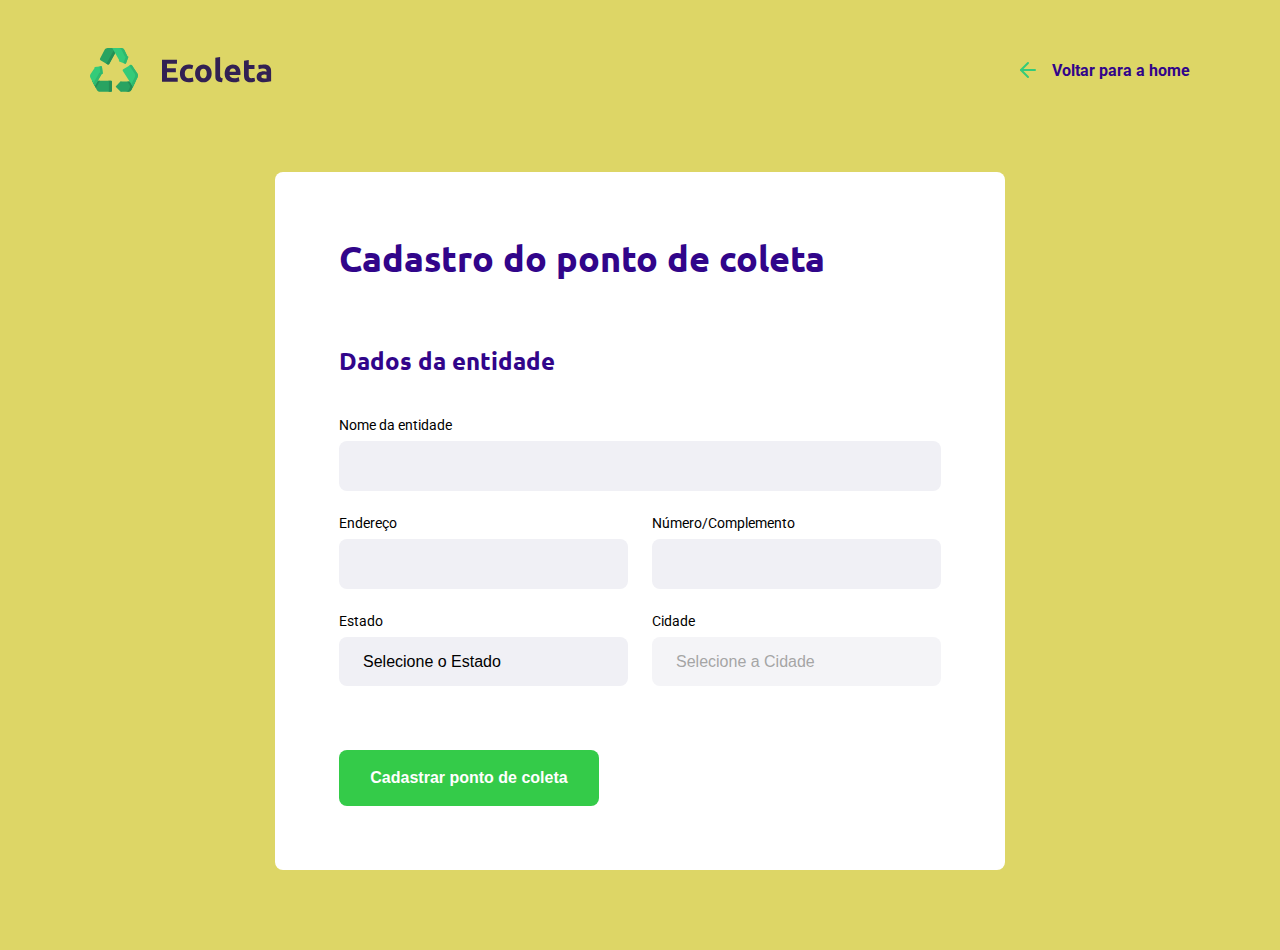
==== create-point.html @ f41526f9 "Projeto até a segunda aula do NLW" ====
<!DOCTYPE html>
<html lang="pt_br">

<head>
    <meta charset="UTF-8">
    <meta name="viewport" content="width=device-width, initial-scale=1.0">
    <title>Criar um ponto de coleta</title>

    <link href="https://fonts.googleapis.com/css2?family=Roboto&family=Ubuntu:wght@700&display=swap" rel="stylesheet">
    <link rel="stylesheet" href="/Styles/main.css">
    <link rel="stylesheet" href="/Styles/create-point.css">
   
    <link rel="stylesheet" href="/Styles/responsive.css">

</head>
<body>
    <div id="page-create-point">   
            <header>
                <a href="#">
                    <img src="/assets/logo.svg" alt="Logomarca">
                </a>       
               
                <a href="#">
                    <span></span>
                    Voltar para a home
                </a>

            </header>
            
            <form action="">

                <h1>Cadastro do ponto de coleta</h1>

                <fieldset>
                    <legend>
                        <h2>Dados da entidade</h2>
                    </legend>

                    <div class="field">
                        <label for="name">Nome da entidade</label>
                        <input type="text" name="name"> 
                    </div>

                    <div class="field-group">
                        <div class="field">
                            <label for="address">Endereço</label>
                            <input type="text" name="address">
                        </div>
                            <div class="field">
                            <label for="address2">Número/Complemento</label>
                            <input type="text" name="address2">
                        </div>

                    </div>
                    
                    <div class="field-group">
                        <div class="field">
                            <label for="state">Estado</label>
                            <select name="uf">
                                <option value="">Selecione o Estado</option>
                            </select>
                        </div>
                        <div class="field">
                            <label for="city">Cidade</label>
                            <select name="city" disabled>
                                <option value="">Selecione a Cidade</option>
                            </select>
                        </div>                        
                    </div>

                </fieldset>

                <button type="submit">Cadastrar ponto de coleta</button>

            </form>

    </div>
  

</body>
</html>
---- Styles/main.css ----
:root {
    --title-color: #31058a;
    --primary-color: #34cb49;
}

* {
    margin: 0;
    padding: 0;
    box-sizing: border-box;
}

html {
    font-family: 'Roboto', sans-serif;
}  


body{
    background: #ddd666;
    -webkit-font-smoothing: antialiased;
}

a {
    text-decoration: none;
}

h1, h2, h3, h4, h5, h6 {
    font-family: 'Ubuntu', sans-serif;
    color: var(--title-color);
}

/* box model 
Modelo de caixa
Toda caixa tem:
Largura, altura, espaçamentos, preenchimentos
bordas, cor, fundo, maneira que é vista pelo html (display)
alinhamentos
*/
---- Styles/create-point.css ----
#page-create-point {
    width: 90%;    
    max-width: 1100px;
    
    /* alinhamento de caixa pelo lado de fora */
    margin: 0 auto;
}

#page-create-point header {
    margin-top: 48px;

    display: flex;
    justify-content: space-between;
    align-items: center;
}

#page-create-point header a {
    color: var(--title-color);
    font-weight: bold;

    display: flex;
    align-items: center;
}

#page-create-point header a span {
    margin-right: 16px;
    background-image: url('../assets/arrow-left.svg');
    
    display: flex;

    width: 20px;
    height: 24px;
}

form {
    background-color: white;
    
    /*preenchimento*/
    margin: 80px auto;
    padding: 64px;
    
    border-radius: 8px;

    max-width: 730px;   
}


form h1 {
    font-size: 36px;
}

form fieldset {
    margin-top: 64px;

    border: 0;
}

form legend {
    margin-bottom: 40px;
}

form legend h2 {
    font-size: 24px;
}

form .field {
    flex: 1;
    display: flex;
    flex-direction: column;

    margin-bottom: 24px;
}

form .field-group {
    display: flex;
}

form input,
form select {
    background-color: #f0f0f5;

    border: 0;
    padding: 16px 24px;
    font-size: 16px;

    border-radius: 8px;

    /* outline é opcional */
    /* outline: none; */
}

form select {
    -webkit-appearance: none;
    -moz-appearance: none;
    appearance: none;
}

form label {
    font-size: 14px;
    margin-bottom: 8px;
}

form .field-group .field + .field {
    margin-left: 24px;

}

form button {
    width: 260px;
    height: 56px;
    background-color: var(--primary-color);
    border-radius: 8px;

    color: white;
    font-weight: bold;
    font-size: 16px;

    border: 0;

    margin-top: 40px;

    transition: background-color 400ms;
}

form button:hover {
    background-color: #2fb86e;
}
---- Styles/responsive.css ----
@media (max-width: 900px) {
    #page-home {
        background-position-x: 70px;
    }

    #page-home .content {
        align-items: center;
        text-align: center;
    }

    #page-home header a+a {
        position: absolute;
        bottom: 48px; 
        
        left: 50%;  
        transform: translateX(-50%);
    }   
    
    #page-home main {
        align-items: center;
    }
}

@media (min-width: 1700px) {
    #page-home {
        background-position-x: 40px;
    }
}

@media (max-height: 760px) {
    #page-home {
        background-position-y: 200px;
    } 
}
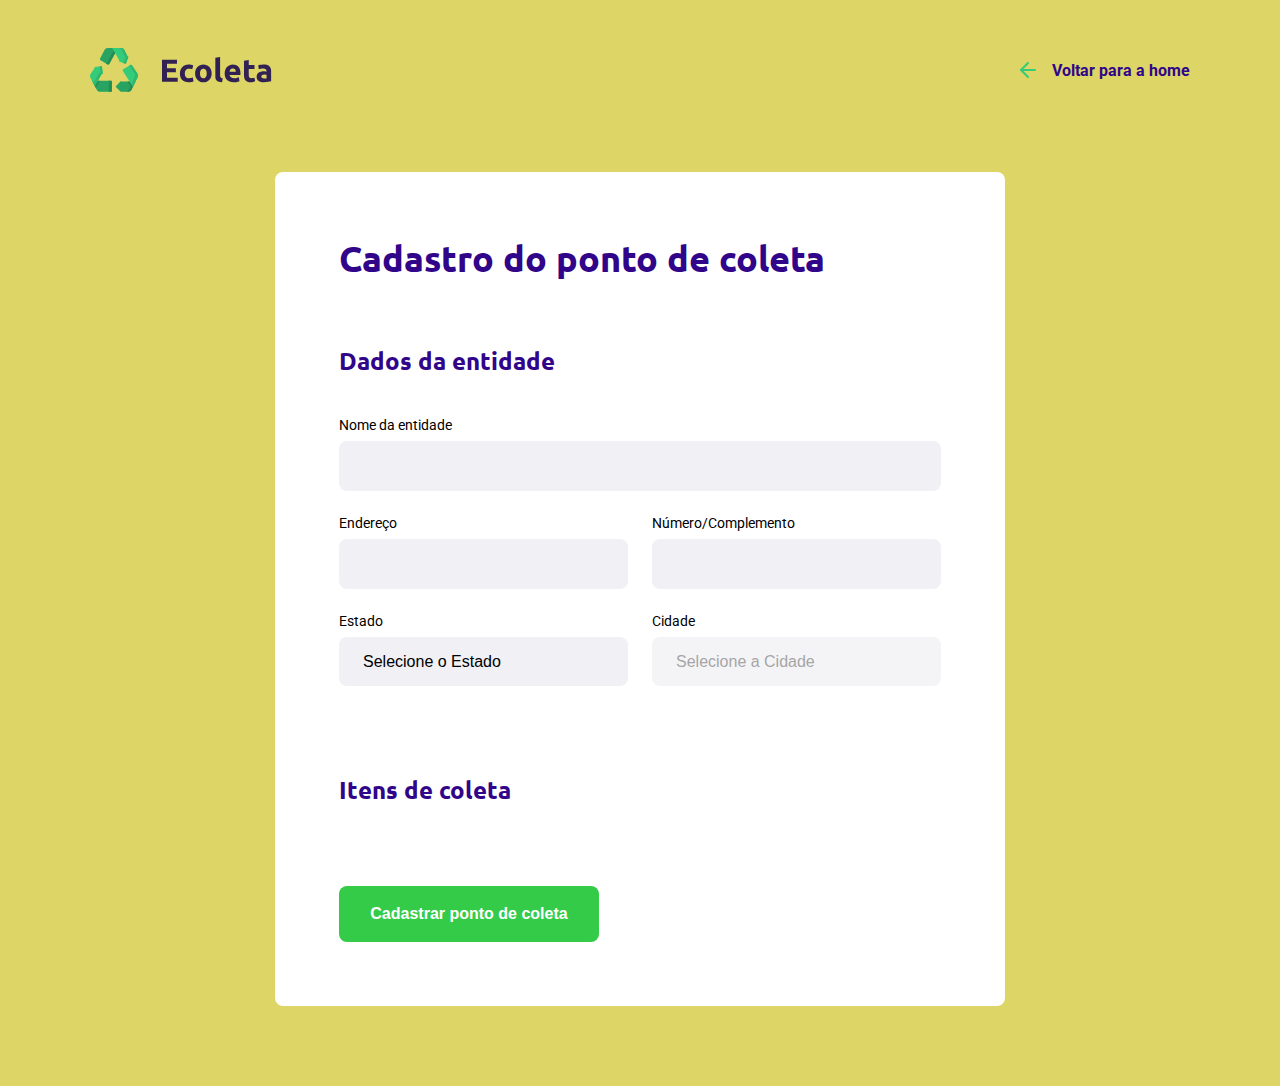
==== commit f6f8cea8: "NLW começando aula 3" ====
--- a/create-point.html
+++ b/create-point.html
@@ -38,17 +38,17 @@
 
                     <div class="field">
                         <label for="name">Nome da entidade</label>
-                        <input type="text" name="name"> 
+                        <input type="text" name="name" required> 
                     </div>
 
                     <div class="field-group">
                         <div class="field">
                             <label for="address">Endereço</label>
-                            <input type="text" name="address">
+                            <input type="text" name="address" required>
                         </div>
                             <div class="field">
                             <label for="address2">Número/Complemento</label>
-                            <input type="text" name="address2">
+                            <input type="text" name="address2" required>
                         </div>
 
                     </div>
@@ -56,13 +56,15 @@
                     <div class="field-group">
                         <div class="field">
                             <label for="state">Estado</label>
-                            <select name="uf">
+                            <select name="uf" required>
                                 <option value="">Selecione o Estado</option>
                             </select>
+
+                            <input type="hidden" name="state">
                         </div>
                         <div class="field">
                             <label for="city">Cidade</label>
-                            <select name="city" disabled>
+                            <select name="city" disabled required>
                                 <option value="">Selecione a Cidade</option>
                             </select>
                         </div>                        
@@ -70,11 +72,23 @@
 
                 </fieldset>
 
+                <Fieldset>
+                    <legend>
+                        <h2>Itens de coleta</h2>
+                    </legend>
+
+                    
+
+                    <div class="itens-grid"></div>
+
+                </Fieldset>
                 <button type="submit">Cadastrar ponto de coleta</button>
 
             </form>
 
     </div>
+
+    <script src="/Scripts/create-point.js"></script>
   
 
 </body>
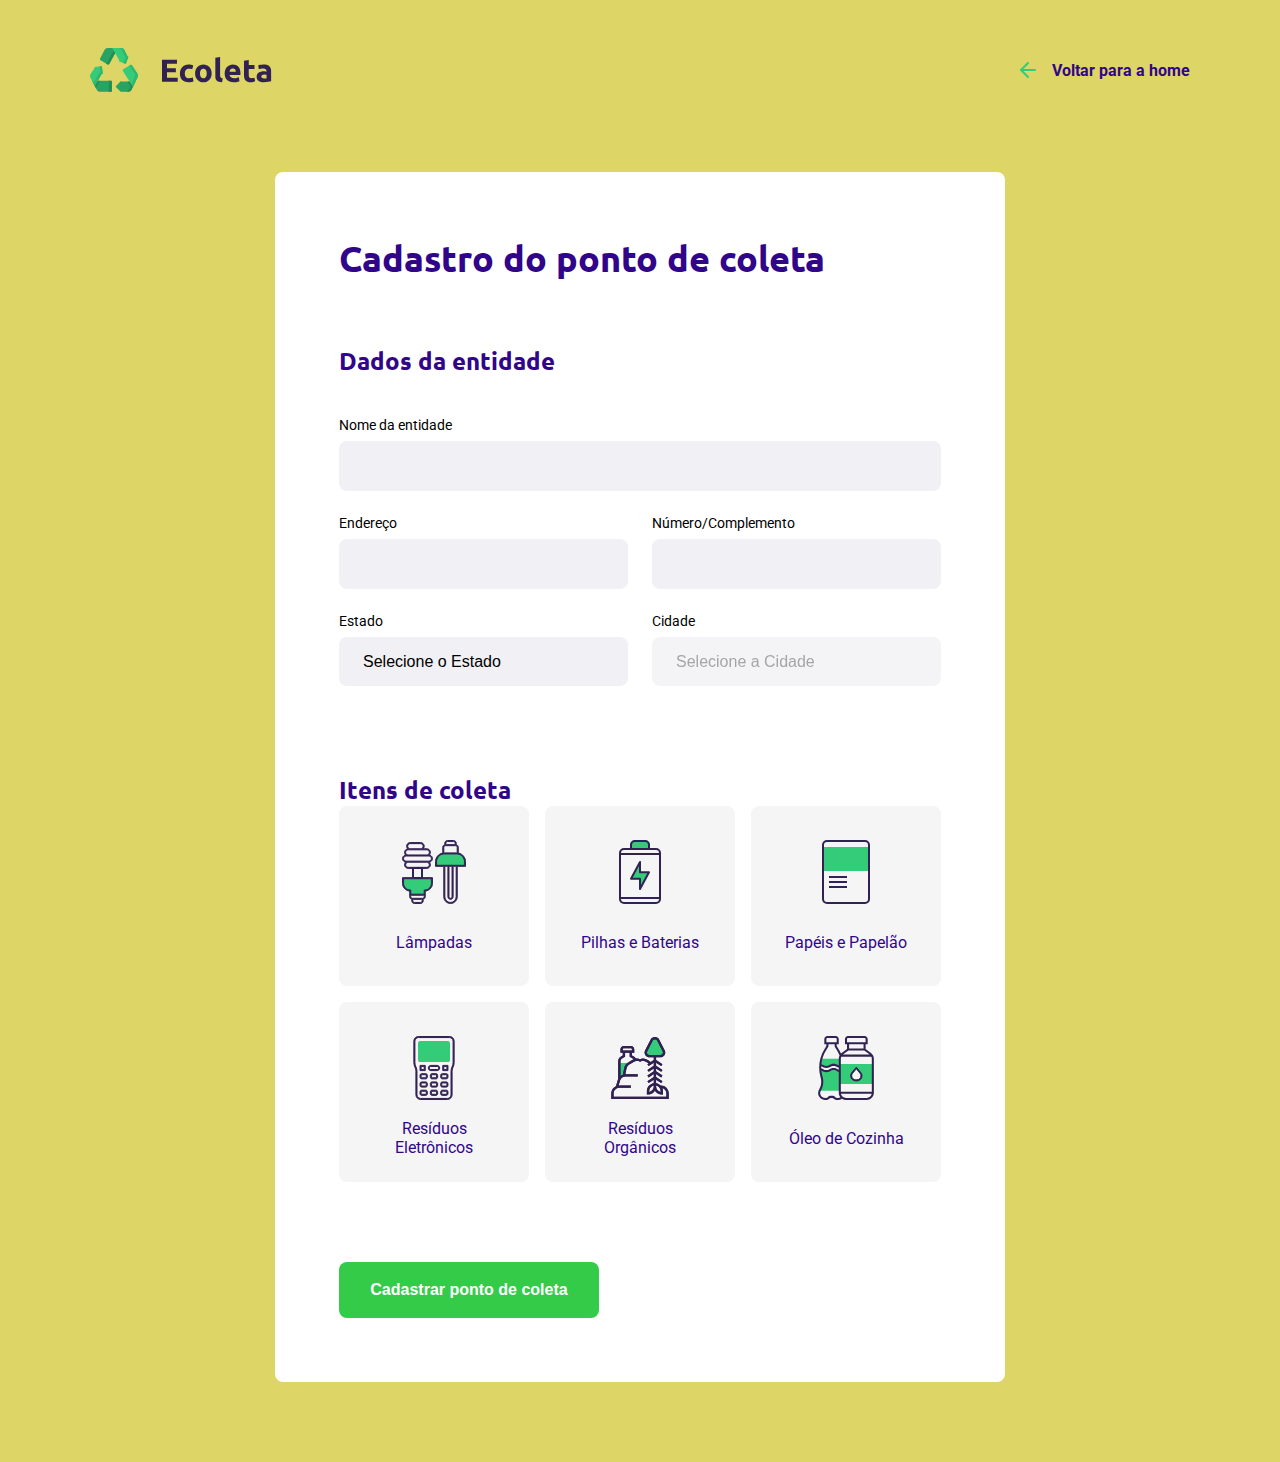
==== commit 8570f114: "NLW Aula 3 concluída" ====
--- a/create-point.html
+++ b/create-point.html
@@ -16,11 +16,8 @@
 <body>
     <div id="page-create-point">   
             <header>
-                <a href="#">
-                    <img src="/assets/logo.svg" alt="Logomarca">
-                </a>       
-               
-                <a href="#">
+                <img src="/assets/logo.svg" alt="Logomarca"> 
+                <a href="/">
                     <span></span>
                     Voltar para a home
                 </a>
@@ -75,11 +72,48 @@
                 <Fieldset>
                     <legend>
                         <h2>Itens de coleta</h2>
+
+                        <div class="items-grid">
+
+                            <li data-id="1">
+                                <img src="/assets/lampadas.svg" alt="Lâmpadas">
+                                <span>Lâmpadas</span>
+                            </li>
+
+                            <li data-id="2">
+                                <img src="/assets/baterias.svg" alt="Pilhas e Baterias">
+                                <span>Pilhas e Baterias</span>
+                            </li>
+
+                            <li data-id="3">
+                                <img src="/assets/papeis-papelao.svg" alt="Papéis e Papelão">
+                                <span>Papéis e Papelão</span>
+                            </li>
+
+                            <li data-id="4">
+                                <img src="/assets/eletronicos.svg" alt="Resíduos Eletrônicos">
+                                <span>Resíduos Eletrônicos</span>
+                            </li>
+
+                            <li data-id="5">
+                                <img src="/assets/organicos.svg" alt="Resíduos Orgânicos">
+                                <span>Resíduos Orgânicos</span>
+                            </li>
+
+                            <li data-id="6">
+                                <img src="/assets/oleo.svg" alt="Óleo de Cozinha">
+                                <span>Óleo de Cozinha</span>
+                            </li>
+
+                        </div>
+
+                        <input type="hidden" name="items">
+
+
                     </legend>
+                   
 
-                    
-
-                    <div class="itens-grid"></div>
+                    <div class="items-grid"></div>
 
                 </Fieldset>
                 <button type="submit">Cadastrar ponto de coleta</button>
--- a/Styles/create-point.css
+++ b/Styles/create-point.css
@@ -124,4 +124,54 @@
 
 form button:hover {
     background-color: #2fb86e;
-}+}
+
+.items-grid {
+    display: grid;
+    grid-template-columns: 1fr 1fr 1fr;
+    gap: 16px;
+}
+
+.items-grid li {
+    background-color: #f5f5f5;
+    list-style: none;
+
+    border: 2px solid #f5f5f5;
+    border-radius: 8px;
+
+    height: 180px;
+
+    padding: 32px 24px 16px;
+    
+    display: flex;
+    flex-direction: column;
+    align-items: center;
+    justify-content: space-between;
+
+    text-align: center;
+
+    cursor: pointer;
+}
+
+.items-grid li span {
+
+    margin-top: 12px;
+    flex: 1;
+
+    display: flex;
+    align-items: center;
+
+    color: var(--title-color);
+
+}
+
+.items-grid li.selected {
+    background: #e1faec;
+    border: 2px solid #34cb79;  
+}
+
+.items-grid li img,
+.items-grid li span {
+    pointer-events: none;
+}
+     
--- a/Styles/responsive.css
+++ b/Styles/responsive.css
@@ -19,11 +19,20 @@
     #page-home main {
         align-items: center;
     }
+
+    #page-search-results .cards {
+        grid-template-columns: 1fr;
+    }
+
+    #page-search-results .cards img {
+        height: 250px;
+    }
 }
+
 
 @media (min-width: 1700px) {
     #page-home {
-        background-position-x: 40px;
+        background-position-x: 750px;
     }
 }
 
